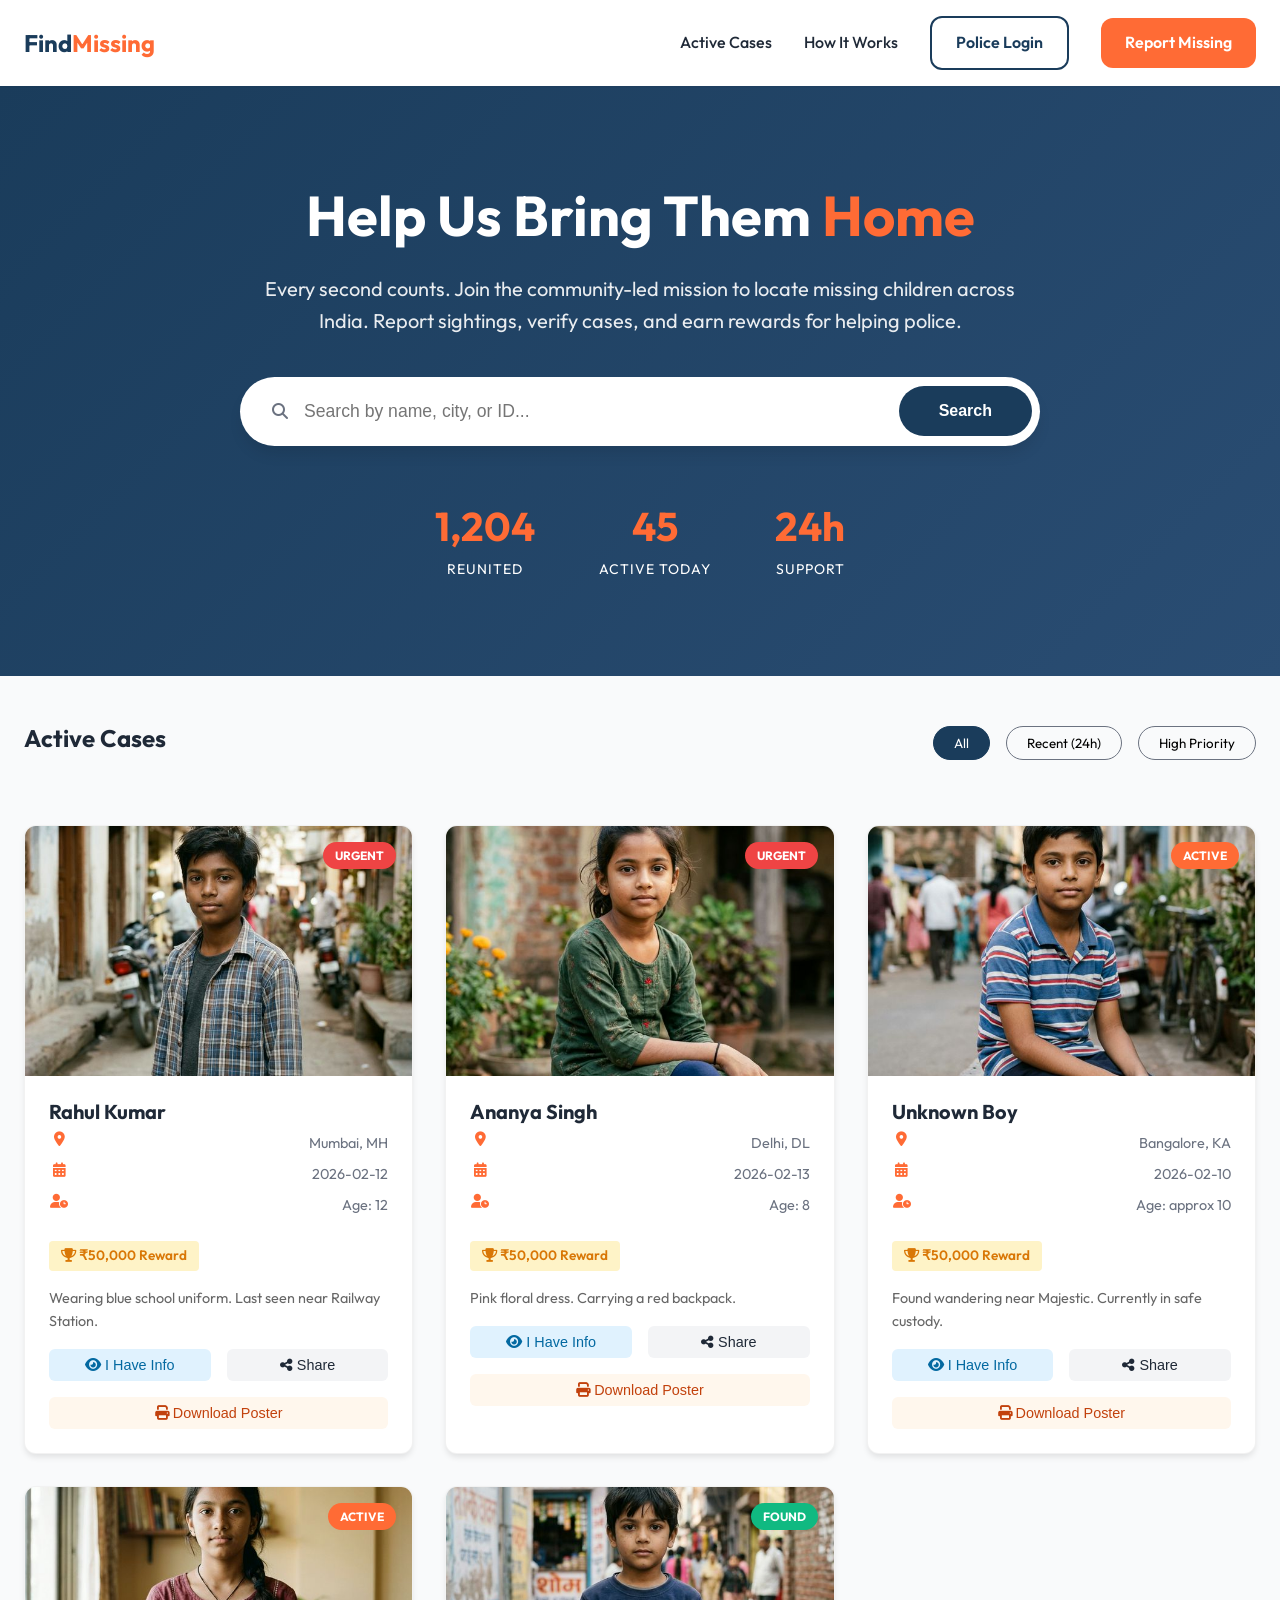
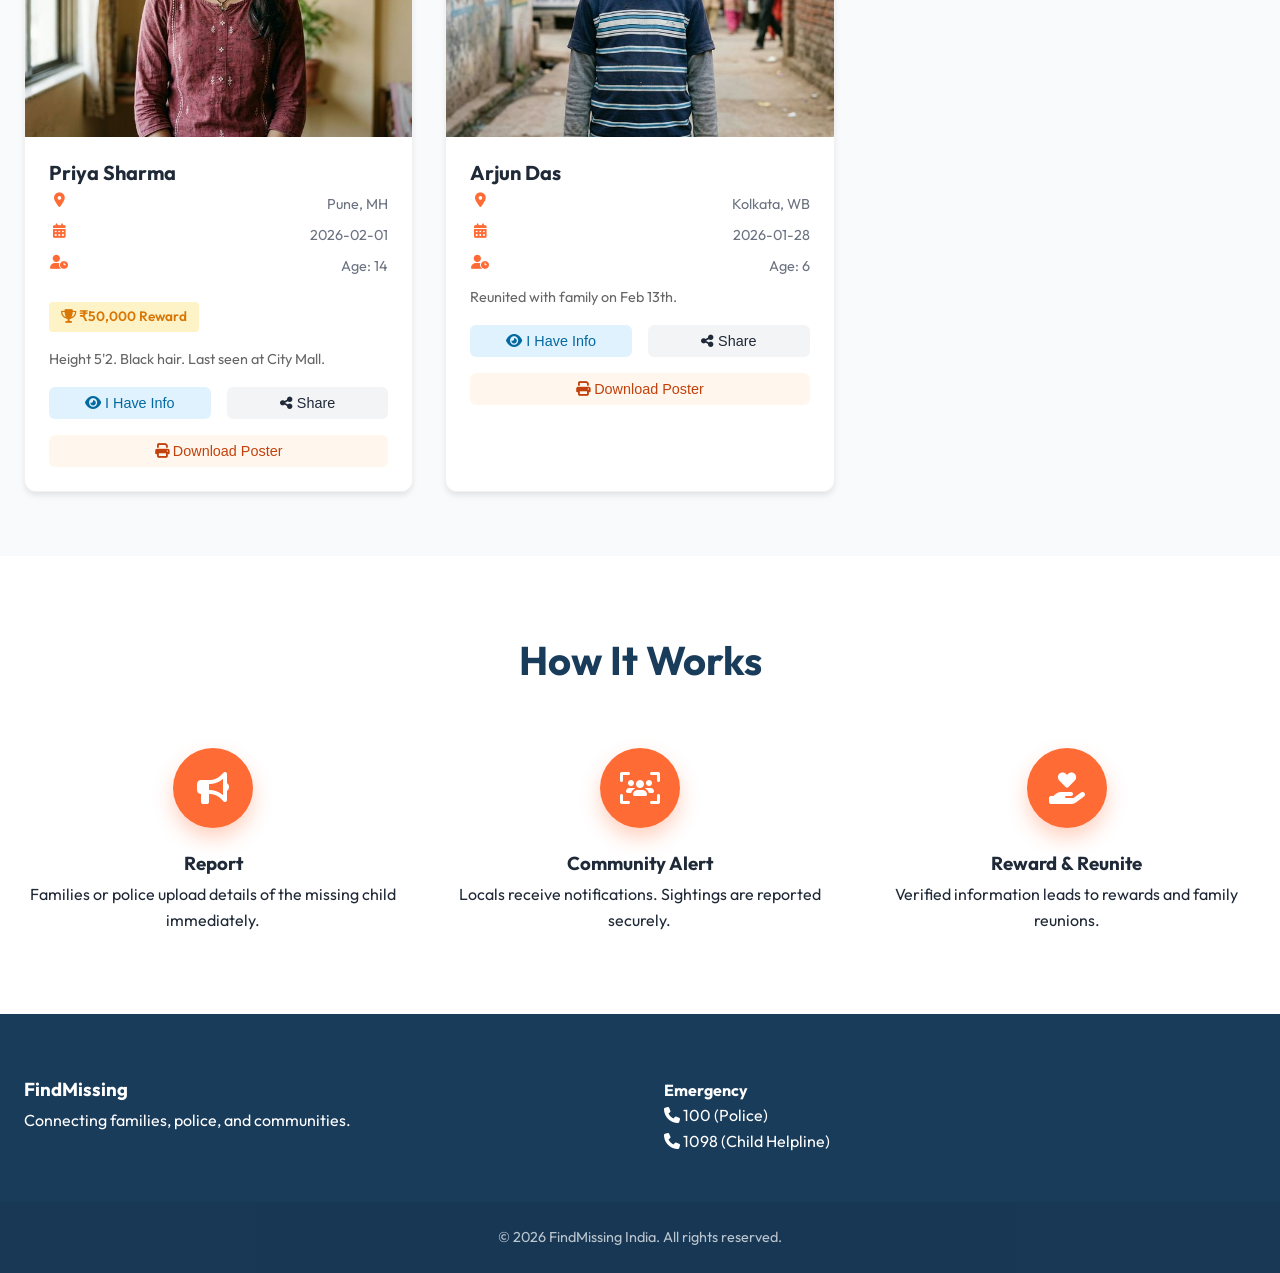
==== index.html @ d9dc9bc9 "Automated update via Git" ====
<!DOCTYPE html>
<html lang="en">
<head>
    <meta charset="UTF-8">
    <meta name="viewport" content="width=device-width, initial-scale=1.0">
    <title>FindMissing - Reconnecting Families</title>
    <meta name="description" content="Official platform to report and find missing children in India. Connect with police and community to help.">
    <link rel="stylesheet" href="styles.css">
    <link rel="preconnect" href="https://fonts.googleapis.com">
    <link rel="preconnect" href="https://fonts.gstatic.com" crossorigin>
    <link href="https://fonts.googleapis.com/css2?family=Outfit:wght@300;400;500;600;700&display=swap" rel="stylesheet">
    <link rel="stylesheet" href="https://cdnjs.cloudflare.com/ajax/libs/font-awesome/6.4.0/css/all.min.css">
</head>
<body>

    <!-- Navigation -->
    <nav class="navbar">
        <div class="nav-container">
            <a href="#" class="logo">Find<span class="highlight">Missing</span></a>
            <div class="nav-links">
                <a href="#active-cases">Active Cases</a>
                <a href="#how-it-works">How It Works</a>
                <a href="#" class="btn-secondary" onclick="openPoliceLogin()">Police Login</a>
                <a href="#" class="btn-primary" onclick="openReportModal()">Report Missing</a>
            </div>
            <div class="mobile-menu-btn">
                <i class="fas fa-bars"></i>
            </div>
        </div>
    </nav>

    <!-- Hero Section -->
    <header class="hero">
        <div class="hero-content">
            <h1>Help Us Bring Them <span class="highlight">Home</span></h1>
            <p>Every second counts. Join the community-led mission to locate missing children across India. Report sightings, verify cases, and earn rewards for helping police.</p>
            <div class="search-bar">
                <i class="fas fa-search"></i>
                <input type="text" id="searchInput" placeholder="Search by name, city, or ID..." onkeyup="filterCards()">
                <button onclick="filterCards()">Search</button>
            </div>
            <div class="hero-stats">
                <div class="stat-item">
                    <span class="stat-number">1,204</span>
                    <span class="stat-label">Reunited</span>
                </div>
                <div class="stat-item">
                    <span class="stat-number">45</span>
                    <span class="stat-label">Active Today</span>
                </div>
                <div class="stat-item">
                    <span class="stat-number">24h</span>
                    <span class="stat-label">Support</span>
                </div>
            </div>
        </div>
        <div class="hero-overlay"></div>
    </header>

    <!-- Main Content -->
    <main class="container">
        
        <!-- Filters -->
        <section class="filters" id="active-cases">
            <div class="section-header">
                <h2>Active Cases</h2>
                <div class="filter-options">
                    <button class="filter-btn active" onclick="setFilter('all')">All</button>
                    <button class="filter-btn" onclick="setFilter('recent')">Recent (24h)</button>
                    <button class="filter-btn" onclick="setFilter('high-risk')">High Priority</button>
                </div>
            </div>
        </section>

        <!-- Missing Persons Grid -->
        <div class="cards-grid" id="cardsGrid">
            <!-- Cards will be injected here by JS -->
        </div>

    </main>

    <!-- How It Works -->
    <section class="how-it-works" id="how-it-works">
        <div class="container">
            <h2>How It Works</h2>
            <div class="steps-grid">
                <div class="step-card">
                    <div class="icon-box"><i class="fas fa-bullhorn"></i></div>
                    <h3>Report</h3>
                    <p>Families or police upload details of the missing child immediately.</p>
                </div>
                <div class="step-card">
                    <div class="icon-box"><i class="fas fa-users-viewfinder"></i></div>
                    <h3>Community Alert</h3>
                    <p>Locals receive notifications. Sightings are reported securely.</p>
                </div>
                <div class="step-card">
                    <div class="icon-box"><i class="fas fa-hand-holding-heart"></i></div>
                    <h3>Reward & Reunite</h3>
                    <p>Verified information leads to rewards and family reunions.</p>
                </div>
            </div>
        </div>
    </section>

    <!-- Footer -->
    <footer>
        <div class="container footer-content">
            <div class="footer-col">
                <h3>FindMissing</h3>
                <p>Connecting families, police, and communities.</p>
            </div>
            <div class="footer-col">
                <h4>Emergency</h4>
                <p><i class="fas fa-phone"></i> 100 (Police)</p>
                <p><i class="fas fa-phone"></i> 1098 (Child Helpline)</p>
            </div>
        </div>
        <div class="footer-bottom">
            <p>&copy; 2026 FindMissing India. All rights reserved.</p>
        </div>
    </footer>

    <!-- Report Modal -->
    <div class="modal" id="reportModal">
        <div class="modal-content">
            <span class="close-btn" onclick="closeModal('reportModal')">&times;</span>
            <h2>Report Missing Child</h2>
            <form id="reportForm" onsubmit="handleReportSubmit(event)">
                <div class="form-group">
                    <label>Full Name</label>
                    <input type="text" name="name" required>
                </div>
                <div class="form-group">
                    <label>Age</label>
                    <input type="number" name="age" required>
                </div>
                <div class="form-group">
                    <label>Last Seen Location</label>
                    <input type="text" name="location" required>
                </div>
                <div class="form-group">
                    <label>Description / Clothing</label>
                    <textarea name="description" rows="3"></textarea>
                </div>
                <div class="form-group">
                    <label>Upload Photo</label>
                    <input type="file" accept="image/*">
                </div>
                <button type="submit" class="btn-primary full-width">Submit Report</button>
            </form>
        </div>
    </div>

    <!-- Sighting Modal -->
    <div class="modal" id="sightingModal">
        <div class="modal-content">
            <span class="close-btn" onclick="closeModal('sightingModal')">&times;</span>
            <h2>Report Sighting</h2>
            <p id="sightingContext">Reporting info for...</p>
            <form id="sightingForm" onsubmit="handleSightingSubmit(event)">
                <div class="form-group">
                    <label>Your Name (Optional)</label>
                    <input type="text" name="reporterName">
                </div>
                <div class="form-group">
                    <label>Sighting Location</label>
                    <input type="text" name="sightingLocation" required>
                </div>
                <div class="form-group">
                    <label>Details</label>
                    <textarea name="sightingDetails" rows="3" placeholder="What did you see?"></textarea>
                </div>
                <button type="submit" class="btn-primary full-width">Submit Info</button>
            </form>
        </div>
    </div>

    <script src="script.js"></script>
</body>
</html>
---- styles.css ----
:root {
    --primary: #FF6B35; /* Alert Orange */
    --primary-dark: #E85A26;
    --secondary: #1A3C5B; /* Police/Trust Blue */
    --accent: #F7C59F;
    --text: #1F2937;
    --text-light: #6B7280;
    --bg: #F9FAFB;
    --white: #FFFFFF;
    --danger: #EF4444;
    --success: #10B981;
    --shadow-sm: 0 1px 2px 0 rgba(0, 0, 0, 0.05);
    --shadow-md: 0 4px 6px -1px rgba(0, 0, 0, 0.1);
    --shadow-lg: 0 10px 15px -3px rgba(0, 0, 0, 0.1);
    --radius: 12px;
}

* {
    margin: 0;
    padding: 0;
    box-sizing: border-box;
}

body {
    font-family: 'Outfit', sans-serif;
    background-color: var(--bg);
    color: var(--text);
    line-height: 1.6;
}

/* Typography & Utilities */
h1, h2, h3 {
    line-height: 1.2;
    margin-bottom: 0.5rem;
}

.highlight {
    color: var(--primary);
}

.container {
    max-width: 1280px;
    margin: 0 auto;
    padding: 0 1.5rem;
}

.btn-primary {
    background-color: var(--primary);
    color: var(--white);
    padding: 0.75rem 1.5rem;
    border-radius: var(--radius);
    text-decoration: none;
    font-weight: 600;
    border: none;
    cursor: pointer;
    transition: all 0.2s;
}

.btn-primary:hover {
    background-color: var(--primary-dark);
    transform: translateY(-1px);
}

.btn-secondary {
    background-color: transparent;
    color: var(--secondary);
    padding: 0.75rem 1.5rem;
    text-decoration: none;
    font-weight: 600;
    border: 2px solid var(--secondary);
    border-radius: var(--radius);
    transition: all 0.2s;
}

.btn-secondary:hover {
    background-color: var(--secondary);
    color: var(--white);
}

.full-width {
    width: 100%;
}

/* Navbar */
.navbar {
    background-color: rgba(255, 255, 255, 0.95);
    backdrop-filter: blur(10px);
    position: sticky;
    top: 0;
    z-index: 100;
    box-shadow: var(--shadow-sm);
    padding: 1rem 0;
}

.nav-container {
    display: flex;
    justify-content: space-between;
    align-items: center;
    max-width: 1280px;
    margin: 0 auto;
    padding: 0 1.5rem;
}

.logo {
    font-size: 1.5rem;
    font-weight: 700;
    text-decoration: none;
    color: var(--secondary);
}

.nav-links {
    display: flex;
    gap: 2rem;
    align-items: center;
}

.nav-links a:not(.btn-primary):not(.btn-secondary) {
    text-decoration: none;
    color: var(--text);
    font-weight: 500;
}

.mobile-menu-btn {
    display: none; /* Hidden on desktop */
}

/* Hero */
.hero {
    position: relative;
    background: linear-gradient(135deg, var(--secondary) 0%, #2A4D73 100%);
    color: var(--white);
    padding: 6rem 1.5rem;
    text-align: center;
    overflow: hidden;
}

.hero-content {
    position: relative;
    z-index: 2;
    max-width: 800px;
    margin: 0 auto;
}

.hero h1 {
    font-size: 3.5rem;
    margin-bottom: 1.5rem;
}

.hero p {
    font-size: 1.25rem;
    opacity: 0.9;
    margin-bottom: 2.5rem;
}

.search-bar {
    background: var(--white);
    padding: 0.5rem;
    border-radius: 50px;
    display: flex;
    align-items: center;
    box-shadow: var(--shadow-lg);
    margin-bottom: 3rem;
}

.search-bar i {
    color: var(--text-light);
    margin-left: 1.5rem;
}

.search-bar input {
    border: none;
    flex: 1;
    padding: 1rem;
    font-size: 1.1rem;
    outline: none;
}

.search-bar button {
    background: var(--secondary);
    color: var(--white);
    border: none;
    padding: 1rem 2.5rem;
    border-radius: 50px;
    font-weight: 600;
    cursor: pointer;
    font-size: 1rem;
}

.hero-stats {
    display: flex;
    justify-content: center;
    gap: 4rem;
}

.stat-item {
    display: flex;
    flex-direction: column;
}

.stat-number {
    font-size: 2.5rem;
    font-weight: 700;
    color: var(--primary);
}

.stat-label {
    font-size: 0.875rem;
    text-transform: uppercase;
    letter-spacing: 1px;
}

/* Filters */
.filters {
    padding: 3rem 0 2rem;
}

.section-header {
    display: flex;
    justify-content: space-between;
    align-items: center;
    margin-bottom: 2rem;
}

.filter-options {
    display: flex;
    gap: 1rem;
}

.filter-btn {
    background: transparent;
    border: 1px solid var(--text-light);
    padding: 0.5rem 1.25rem;
    border-radius: 30px;
    cursor: pointer;
    font-family: inherit;
    transition: all 0.2s;
}

.filter-btn.active, .filter-btn:hover {
    background: var(--secondary);
    color: var(--white);
    border-color: var(--secondary);
}

/* Cards Grid */
.cards-grid {
    display: grid;
    grid-template-columns: repeat(auto-fill, minmax(300px, 1fr));
    gap: 2rem;
    margin-bottom: 4rem;
}

.card {
    background: var(--white);
    border-radius: var(--radius);
    overflow: hidden;
    box-shadow: var(--shadow-md);
    transition: transform 0.3s, box-shadow 0.3s;
    position: relative;
    border: 1px solid rgba(0,0,0,0.05);
}

.card:hover {
    transform: translateY(-5px);
    box-shadow: var(--shadow-lg);
}

.card-badge {
    position: absolute;
    top: 1rem;
    right: 1rem;
    padding: 0.25rem 0.75rem;
    border-radius: 20px;
    font-size: 0.75rem;
    font-weight: 700;
    text-transform: uppercase;
    z-index: 10;
}

.badge-risk { background: var(--danger); color: white; }
.badge-new { background: var(--primary); color: white; }
.badge-found { background: var(--success); color: white; }

.card-img-container {
    height: 250px;
    overflow: hidden;
    background-color: #EEE;
}

.card-img-container img {
    width: 100%;
    height: 100%;
    object-fit: cover;
    transition: transform 0.5s;
}

.card:hover .card-img-container img {
    transform: scale(1.05);
}

.card-content {
    padding: 1.5rem;
}

.card-content h3 {
    margin-bottom: 0.5rem;
    font-size: 1.25rem;
}

.info-row {
    display: flex;
    justify-content: space-between;
    font-size: 0.9rem;
    color: var(--text-light);
    margin-bottom: 0.5rem;
}

.info-row i {
    width: 20px;
    text-align: center;
    color: var(--primary);
    margin-right: 0.5rem;
}

.reward-tag {
    background: #FEF3C7;
    color: #D97706;
    display: inline-block;
    padding: 0.25rem 0.75rem;
    border-radius: 4px;
    font-weight: 600;
    font-size: 0.85rem;
    margin-top: 1rem;
    margin-bottom: 1rem;
}

.card-actions {
    display: grid;
    grid-template-columns: 1fr 1fr;
    gap: 1rem;
}

.btn-card {
    padding: 0.5rem;
    text-align: center;
    border-radius: 6px;
    font-size: 0.9rem;
    cursor: pointer;
    border: none;
    font-weight: 500;
    transition: background 0.2s;
}

.btn-info {
    background: #E0F2FE;
    color: #0369A1;
}
.btn-info:hover { background: #BAE6FD; }

.btn-share {
    background: #F3F4F6;
    color: var(--text);
}
.btn-share:hover { background: #E5E7EB; }

/* How It Works */
.how-it-works {
    background: var(--white);
    padding: 5rem 0;
}

.how-it-works h2 {
    text-align: center;
    margin-bottom: 4rem;
    font-size: 2.5rem;
    color: var(--secondary);
}

.steps-grid {
    display: grid;
    grid-template-columns: repeat(auto-fit, minmax(250px, 1fr));
    gap: 3rem;
}

.step-card {
    text-align: center;
}

.icon-box {
    width: 80px;
    height: 80px;
    background: var(--primary);
    color: var(--white);
    border-radius: 50%;
    display: flex;
    justify-content: center;
    align-items: center;
    font-size: 2rem;
    margin: 0 auto 1.5rem;
    box-shadow: 0 10px 20px rgba(255, 107, 53, 0.3);
}

/* Footer */
footer {
    background: var(--secondary);
    color: var(--white);
    padding: 4rem 0 0;
}

.footer-content {
    display: grid;
    grid-template-columns: repeat(auto-fit, minmax(200px, 1fr));
    gap: 3rem;
    padding-bottom: 3rem;
}

.footer-bottom {
    background: rgba(0,0,0,0.1);
    text-align: center;
    padding: 1.5rem;
    font-size: 0.9rem;
    opacity: 0.7;
}

/* Modal */
.modal {
    display: none;
    position: fixed;
    top: 0;
    left: 0;
    width: 100%;
    height: 100%;
    background: rgba(0,0,0,0.5);
    z-index: 1000;
    justify-content: center;
    align-items: center;
    backdrop-filter: blur(5px);
}

.modal-content {
    background: var(--white);
    padding: 2.5rem;
    border-radius: var(--radius);
    width: 100%;
    max-width: 500px;
    position: relative;
    box-shadow: var(--shadow-lg);
    animation: slideUp 0.3s ease-out;
}

@keyframes slideUp {
    from { opacity: 0; transform: translateY(20px); }
    to { opacity: 1; transform: translateY(0); }
}

.close-btn {
    position: absolute;
    top: 1rem;
    right: 1.5rem;
    font-size: 1.5rem;
    cursor: pointer;
    color: var(--text-light);
}

.form-group {
    margin-bottom: 1.25rem;
}

.form-group label {
    display: block;
    margin-bottom: 0.5rem;
    font-weight: 500;
    font-size: 0.95rem;
}

.form-group input, .form-group textarea {
    width: 100%;
    padding: 0.75rem;
    border: 1px solid #D1D5DB;
    border-radius: 8px;
    font-family: inherit;
    font-size: 1rem;
}

.form-group input:focus {
    outline: 2px solid var(--primary);
    border-color: transparent;
}

/* Responsive */
@media (max-width: 768px) {
    .hero h1 { font-size: 2.5rem; }
    .nav-links { display: none; }
    .mobile-menu-btn { display: block; font-size: 1.5rem; }
    .hero-stats { gap: 1.5rem; }
}
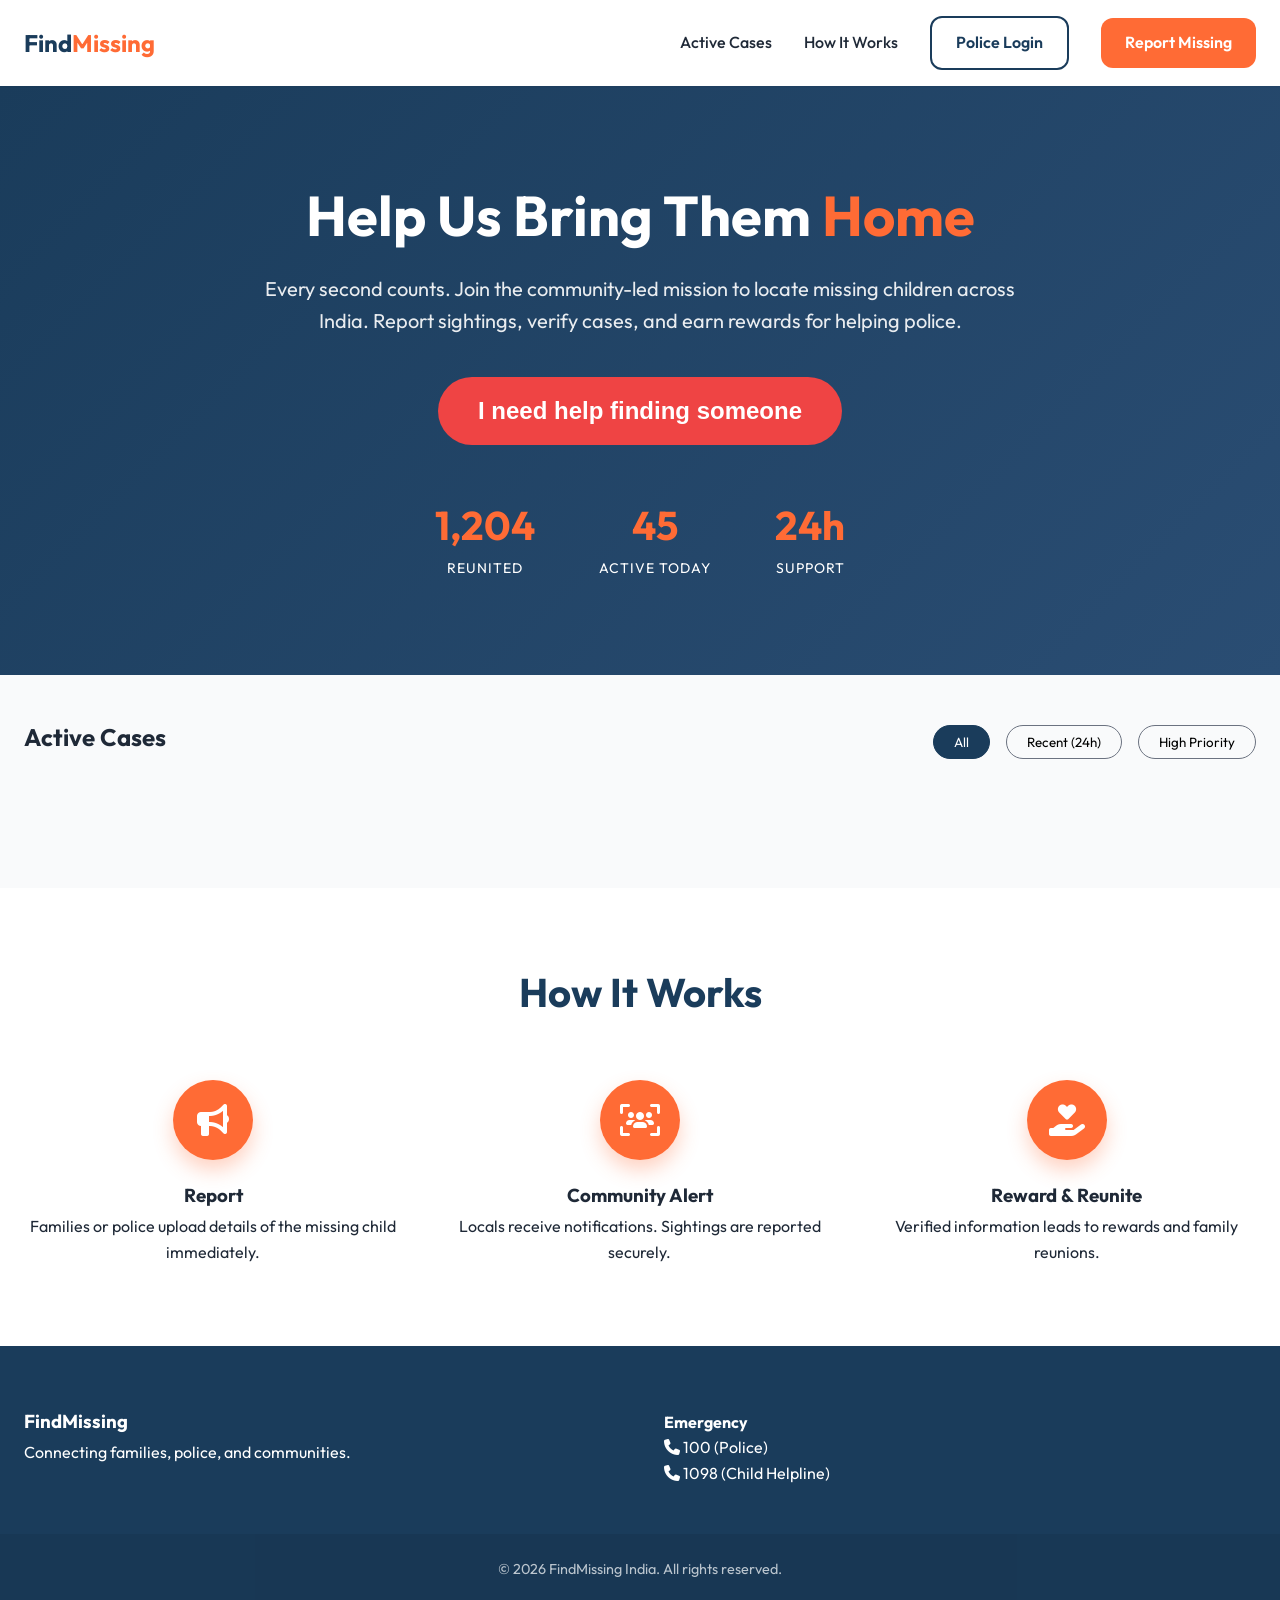
==== commit 4fa14fa4: "Added Blockchain Ledger and 48-Hour Fallback" ====
--- a/index.html
+++ b/index.html
@@ -1,16 +1,19 @@
 <!DOCTYPE html>
 <html lang="en">
+
 <head>
     <meta charset="UTF-8">
     <meta name="viewport" content="width=device-width, initial-scale=1.0">
     <title>FindMissing - Reconnecting Families</title>
-    <meta name="description" content="Official platform to report and find missing children in India. Connect with police and community to help.">
+    <meta name="description"
+        content="Official platform to report and find missing children in India. Connect with police and community to help.">
     <link rel="stylesheet" href="styles.css">
     <link rel="preconnect" href="https://fonts.googleapis.com">
     <link rel="preconnect" href="https://fonts.gstatic.com" crossorigin>
     <link href="https://fonts.googleapis.com/css2?family=Outfit:wght@300;400;500;600;700&display=swap" rel="stylesheet">
     <link rel="stylesheet" href="https://cdnjs.cloudflare.com/ajax/libs/font-awesome/6.4.0/css/all.min.css">
 </head>
+
 <body>
 
     <!-- Navigation -->
@@ -21,6 +24,9 @@
                 <a href="#active-cases">Active Cases</a>
                 <a href="#how-it-works">How It Works</a>
                 <a href="#" class="btn-secondary" onclick="openPoliceLogin()">Police Login</a>
+                <span id="policeActions" style="display: none; align-items: center; margin-right: 15px;">
+                    <a href="#" style="color: var(--secondary); font-weight: bold; cursor: pointer; text-decoration: none;" onclick="openLedger()"><i class="fas fa-database"></i> Audit Ledger</a>
+                </span>
                 <a href="#" class="btn-primary" onclick="openReportModal()">Report Missing</a>
             </div>
             <div class="mobile-menu-btn">
@@ -33,11 +39,10 @@
     <header class="hero">
         <div class="hero-content">
             <h1>Help Us Bring Them <span class="highlight">Home</span></h1>
-            <p>Every second counts. Join the community-led mission to locate missing children across India. Report sightings, verify cases, and earn rewards for helping police.</p>
-            <div class="search-bar">
-                <i class="fas fa-search"></i>
-                <input type="text" id="searchInput" placeholder="Search by name, city, or ID..." onkeyup="filterCards()">
-                <button onclick="filterCards()">Search</button>
+            <p>Every second counts. Join the community-led mission to locate missing children across India. Report
+                sightings, verify cases, and earn rewards for helping police.</p>
+            <div class="crisis-actions" style="margin-top: 2rem; margin-bottom: 3rem;">
+                <button id="crisis-btn" class="btn-pulse" onclick="openWizard()">I need help finding someone</button>
             </div>
             <div class="hero-stats">
                 <div class="stat-item">
@@ -59,7 +64,7 @@
 
     <!-- Main Content -->
     <main class="container">
-        
+
         <!-- Filters -->
         <section class="filters" id="active-cases">
             <div class="section-header">
@@ -176,6 +181,101 @@
         </div>
     </div>
 
+    <!-- Crisis Wizard Modal -->
+    <div class="modal" id="wizardModal">
+        <div class="modal-content" style="max-width: 600px;">
+            <span class="close-btn" onclick="closeModal('wizardModal')">&times;</span>
+            <div class="progress-container">
+                <div class="progress-fill" id="wizard-progress" style="width: 25%;"></div>
+            </div>
+
+            <div id="step-1" class="wizard-step active-step">
+                <h2 style="color: var(--danger); margin-top: 15px;">Step 1: Basic Information</h2>
+                <p style="margin-bottom: 20px; color: var(--text-light);">Please stay calm. We are here to help.</p>
+                <div class="form-group">
+                    <label>Child's Full Name</label>
+                    <input type="text" id="wiz-name" required>
+                </div>
+                <div class="form-group">
+                    <label>Age</label>
+                    <input type="text" id="wiz-age" required>
+                </div>
+                <button class="btn-primary full-width" type="button" onclick="nextStep(2)">Next Step</button>
+            </div>
+
+            <div id="step-2" class="wizard-step" style="display: none;">
+                <h2 style="color: var(--danger); margin-top: 15px;">Step 2: Last Seen Details</h2>
+                <div class="form-group">
+                    <label>When were they last seen?</label>
+                    <input type="date" id="wiz-date" required>
+                </div>
+                <div class="form-group">
+                    <label>Where were they last seen? (City, Landmark)</label>
+                    <input type="text" id="wiz-location" required>
+                </div>
+                <div style="display: flex; gap: 10px;">
+                    <button class="btn-secondary" style="flex: 1;" type="button" onclick="prevStep(1)">Back</button>
+                    <button class="btn-primary" style="flex: 2;" type="button" onclick="nextStep(3)">Next Step</button>
+                </div>
+            </div>
+
+            <div id="step-3" class="wizard-step" style="display: none;">
+                <h2 style="color: var(--danger); margin-top: 15px;">Step 3: Physical Description</h2>
+                <div class="form-group">
+                    <label>What were they wearing? (Colors, patterns)</label>
+                    <textarea id="wiz-desc" rows="3" required></textarea>
+                </div>
+                <div style="display: flex; gap: 10px;">
+                    <button class="btn-secondary" style="flex: 1;" type="button" onclick="prevStep(2)">Back</button>
+                    <button class="btn-primary" style="flex: 2;" type="button" onclick="nextStep(4)">Next Step</button>
+                </div>
+            </div>
+
+            <div id="step-4" class="wizard-step" style="display: none;">
+                <h2 style="color: var(--danger); margin-top: 15px;">Step 4: Contact & Publish</h2>
+                <p style="margin-bottom: 20px; color: var(--text-light);">Provide your details so authorities can reach
+                    you right away.</p>
+                <div class="form-group">
+                    <label>Your Phone Number</label>
+                    <input type="tel" id="wiz-contact" required>
+                </div>
+                <div style="display: flex; gap: 10px;">
+                    <button class="btn-secondary" style="flex: 1;" type="button" onclick="prevStep(3)">Back</button>
+                    <button class="btn-primary" style="flex: 2; background-color: var(--danger); border: none;"
+                        type="button" onclick="submitWizard()">Publish Alert</button>
+                </div>
+            </div>
+        </div>
+    </div>
+
+    <!-- Blockchain Ledger Modal -->
+    <div class="modal" id="ledgerModal">
+        <div class="modal-content" style="max-width: 800px;">
+            <span class="close-btn" onclick="closeModal('ledgerModal')">&times;</span>
+            <div style="display: flex; align-items: center; gap: 10px; margin-bottom: 20px;">
+                <i class="fas fa-link" style="color: var(--secondary); font-size: 1.5rem;"></i>
+                <h2 style="margin: 0; color: var(--secondary);">Blockchain Audit Trail</h2>
+            </div>
+            <p style="color: var(--text-light); margin-bottom: 15px; font-size: 0.9rem;">Mock cryptographic ledger verifying all updates to the database.</p>
+            <div style="overflow-x: auto; max-height: 400px;">
+                <table class="ledger-table">
+                    <thead>
+                        <tr>
+                            <th>Timestamp</th>
+                            <th>Action</th>
+                            <th>Case ID</th>
+                            <th>Cryptographic Hash</th>
+                        </tr>
+                    </thead>
+                    <tbody id="ledgerBody">
+                        <!-- Entries placed by JS -->
+                    </tbody>
+                </table>
+            </div>
+        </div>
+    </div>
+
     <script src="script.js"></script>
 </body>
-</html>
+
+</html>
--- a/styles.css
+++ b/styles.css
@@ -1,7 +1,9 @@
 :root {
-    --primary: #FF6B35; /* Alert Orange */
+    --primary: #FF6B35;
+    /* Alert Orange */
     --primary-dark: #E85A26;
-    --secondary: #1A3C5B; /* Police/Trust Blue */
+    --secondary: #1A3C5B;
+    /* Police/Trust Blue */
     --accent: #F7C59F;
     --text: #1F2937;
     --text-light: #6B7280;
@@ -29,7 +31,9 @@
 }
 
 /* Typography & Utilities */
-h1, h2, h3 {
+h1,
+h2,
+h3 {
     line-height: 1.2;
     margin-bottom: 0.5rem;
 }
@@ -121,7 +125,8 @@
 }
 
 .mobile-menu-btn {
-    display: none; /* Hidden on desktop */
+    display: none;
+    /* Hidden on desktop */
 }
 
 /* Hero */
@@ -236,7 +241,8 @@
     transition: all 0.2s;
 }
 
-.filter-btn.active, .filter-btn:hover {
+.filter-btn.active,
+.filter-btn:hover {
     background: var(--secondary);
     color: var(--white);
     border-color: var(--secondary);
@@ -257,7 +263,7 @@
     box-shadow: var(--shadow-md);
     transition: transform 0.3s, box-shadow 0.3s;
     position: relative;
-    border: 1px solid rgba(0,0,0,0.05);
+    border: 1px solid rgba(0, 0, 0, 0.05);
 }
 
 .card:hover {
@@ -277,9 +283,20 @@
     z-index: 10;
 }
 
-.badge-risk { background: var(--danger); color: white; }
-.badge-new { background: var(--primary); color: white; }
-.badge-found { background: var(--success); color: white; }
+.badge-risk {
+    background: var(--danger);
+    color: white;
+}
+
+.badge-new {
+    background: var(--primary);
+    color: white;
+}
+
+.badge-found {
+    background: var(--success);
+    color: white;
+}
 
 .card-img-container {
     height: 250px;
@@ -355,13 +372,19 @@
     background: #E0F2FE;
     color: #0369A1;
 }
-.btn-info:hover { background: #BAE6FD; }
+
+.btn-info:hover {
+    background: #BAE6FD;
+}
 
 .btn-share {
     background: #F3F4F6;
     color: var(--text);
 }
-.btn-share:hover { background: #E5E7EB; }
+
+.btn-share:hover {
+    background: #E5E7EB;
+}
 
 /* How It Works */
 .how-it-works {
@@ -415,7 +438,7 @@
 }
 
 .footer-bottom {
-    background: rgba(0,0,0,0.1);
+    background: rgba(0, 0, 0, 0.1);
     text-align: center;
     padding: 1.5rem;
     font-size: 0.9rem;
@@ -430,7 +453,7 @@
     left: 0;
     width: 100%;
     height: 100%;
-    background: rgba(0,0,0,0.5);
+    background: rgba(0, 0, 0, 0.5);
     z-index: 1000;
     justify-content: center;
     align-items: center;
@@ -449,8 +472,15 @@
 }
 
 @keyframes slideUp {
-    from { opacity: 0; transform: translateY(20px); }
-    to { opacity: 1; transform: translateY(0); }
+    from {
+        opacity: 0;
+        transform: translateY(20px);
+    }
+
+    to {
+        opacity: 1;
+        transform: translateY(0);
+    }
 }
 
 .close-btn {
@@ -473,7 +503,8 @@
     font-size: 0.95rem;
 }
 
-.form-group input, .form-group textarea {
+.form-group input,
+.form-group textarea {
     width: 100%;
     padding: 0.75rem;
     border: 1px solid #D1D5DB;
@@ -487,10 +518,121 @@
     border-color: transparent;
 }
 
+/* Crisis Button & Wizard styles */
+.btn-pulse {
+    background-color: var(--danger);
+    color: var(--white);
+    font-size: 1.5rem;
+    font-weight: 700;
+    padding: 20px 40px;
+    border: none;
+    border-radius: 50px;
+    cursor: pointer;
+    box-shadow: 0 0 0 0 rgba(239, 68, 68, 0.7);
+    animation: pulse 2s infinite;
+    transition: transform 0.3s;
+}
+
+.btn-pulse:hover {
+    transform: scale(1.05);
+}
+
+@keyframes pulse {
+    0% {
+        box-shadow: 0 0 0 0 rgba(239, 68, 68, 0.7);
+    }
+
+    70% {
+        box-shadow: 0 0 0 20px rgba(239, 68, 68, 0);
+    }
+
+    100% {
+        box-shadow: 0 0 0 0 rgba(239, 68, 68, 0);
+    }
+}
+
+.progress-container {
+    width: 100%;
+    background-color: var(--shadow-sm);
+    height: 8px;
+    border-radius: 4px;
+    margin-bottom: 20px;
+    overflow: hidden;
+    position: relative;
+    background: #e2e8f0;
+}
+
+.progress-fill {
+    height: 100%;
+    background-color: var(--primary);
+    transition: width 0.4s ease;
+}
+
+/* Blockchain Ledger Table */
+.ledger-table {
+    width: 100%;
+    border-collapse: collapse;
+    font-family: monospace;
+    font-size: 0.85rem;
+}
+
+.ledger-table th, .ledger-table td {
+    padding: 10px;
+    border-bottom: 1px solid rgba(0,0,0,0.1);
+    text-align: left;
+}
+
+.ledger-table th {
+    background: #f1f5f9;
+    color: var(--secondary);
+    position: sticky;
+    top: 0;
+}
+
+.hash-cell {
+    color: var(--success);
+    word-break: break-all;
+    font-weight: 600;
+}
+
+/* 48-Hour Review Tag */
+.badge-expired {
+    background: #4B5563; 
+    color: white;
+}
+
+.case-expired {
+    border: 2px solid #9CA3AF;
+}
+
+.expired-warning {
+    color: var(--danger);
+    font-weight: bold;
+    font-size: 0.85rem;
+    margin-top: 10px;
+    padding-top: 10px;
+    border-top: 1px dashed var(--danger);
+    display: flex;
+    align-items: center;
+    gap: 5px;
+}
+
 /* Responsive */
 @media (max-width: 768px) {
-    .hero h1 { font-size: 2.5rem; }
-    .nav-links { display: none; }
-    .mobile-menu-btn { display: block; font-size: 1.5rem; }
-    .hero-stats { gap: 1.5rem; }
-}
+    .hero h1 {
+        font-size: 2.5rem;
+    }
+
+    .nav-links {
+        display: none;
+    }
+
+    .mobile-menu-btn {
+        display: block;
+        font-size: 1.5rem;
+    }
+
+    .hero-stats {
+        gap: 1.5rem;
+    }
+}
